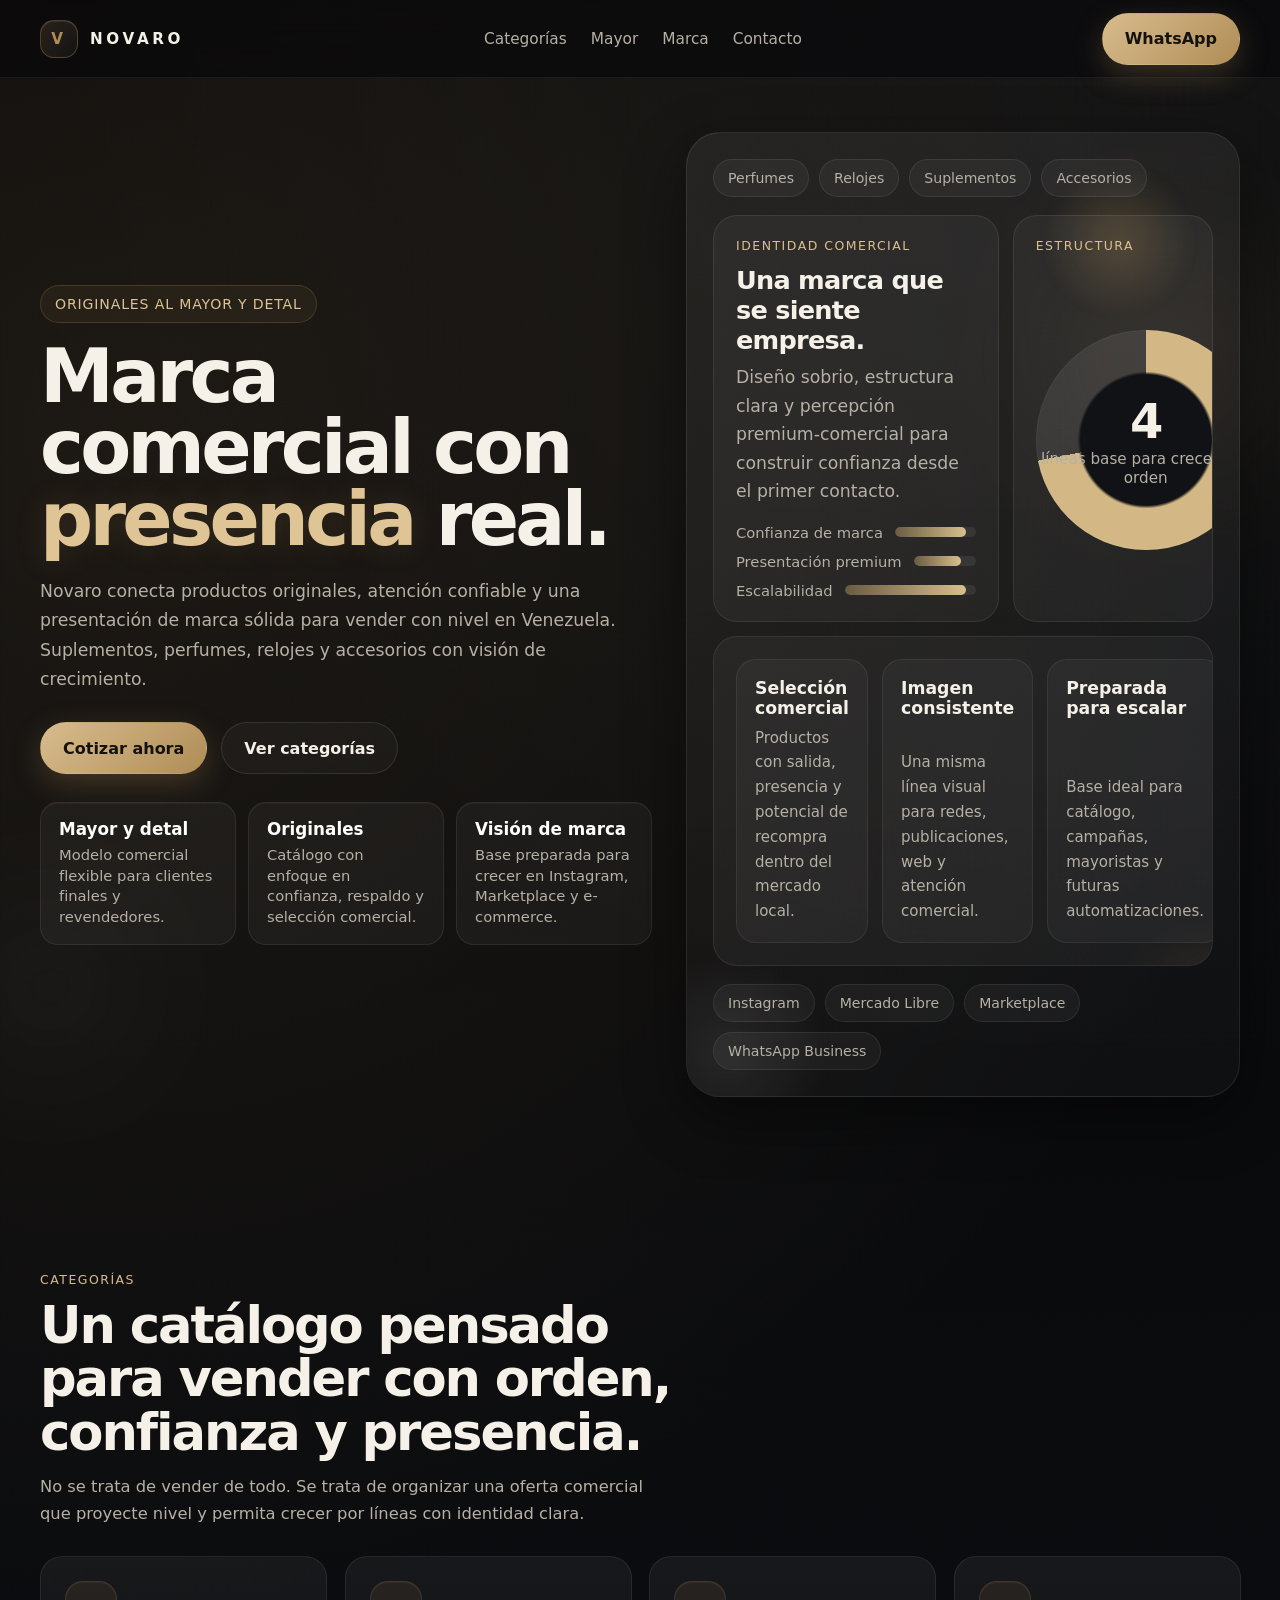
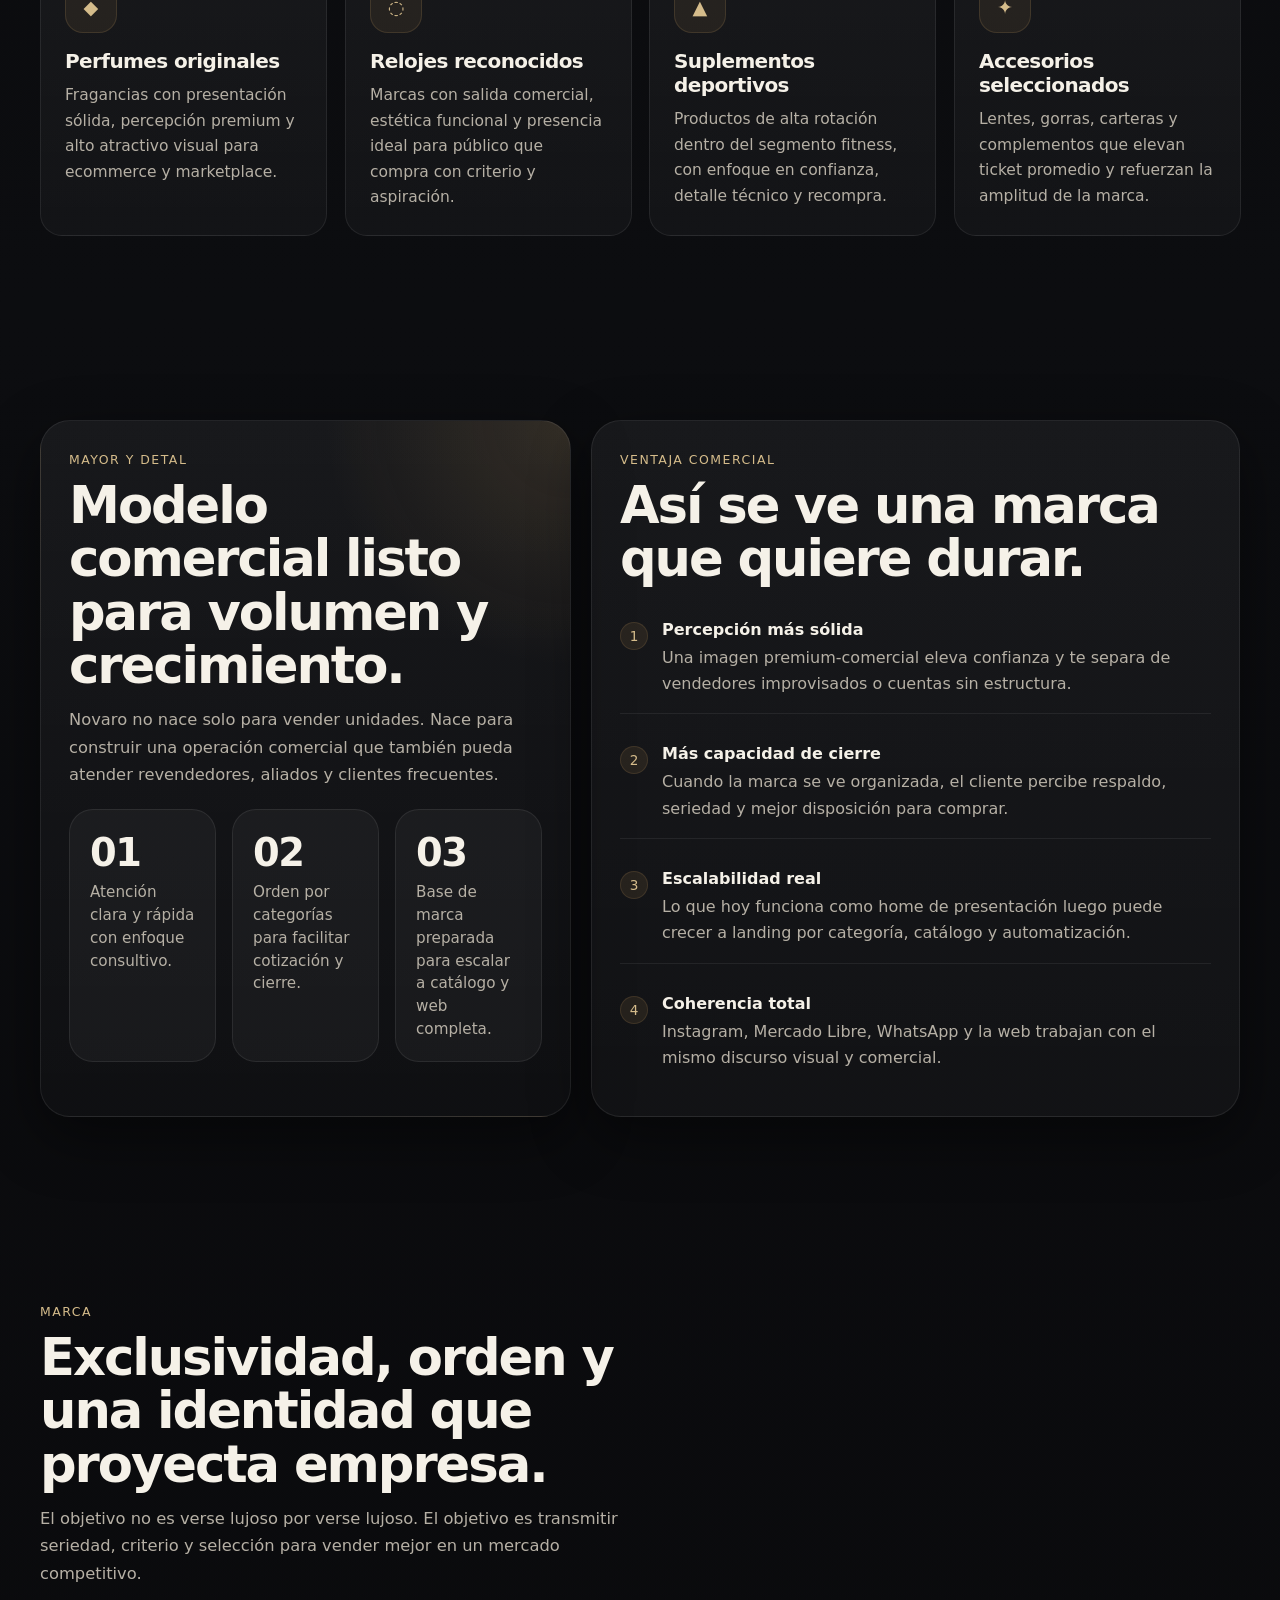
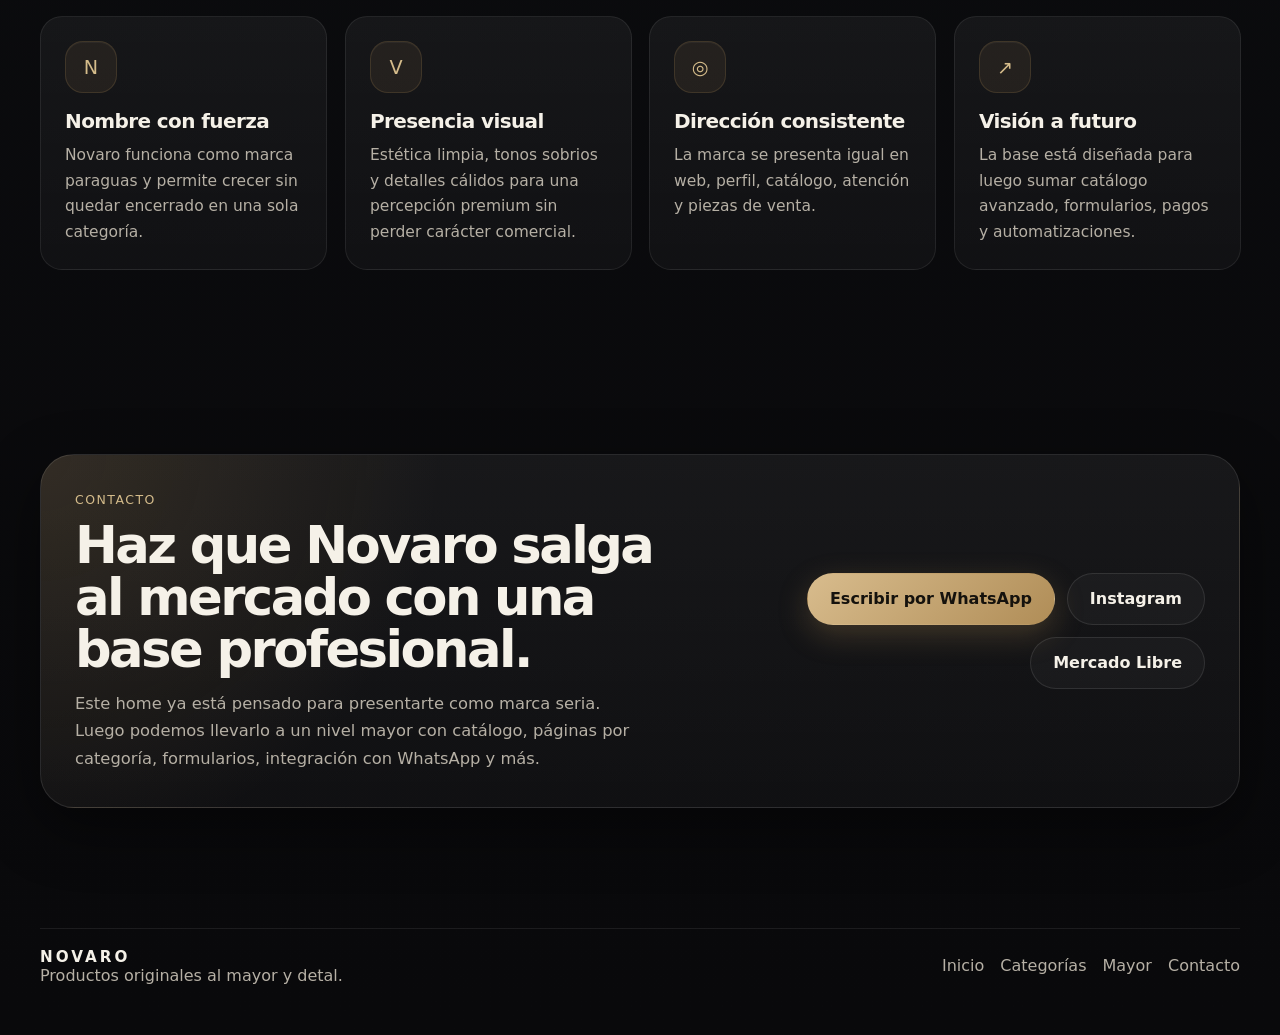
==== novaroweb/index.html @ 2979f715 "Add files via upload" ====
<!DOCTYPE html>
<html lang="es">
<head>
  <meta charset="UTF-8" />
  <meta name="viewport" content="width=device-width, initial-scale=1.0" />
  <title>Novaro | Originales al mayor y detal</title>
  <meta name="description" content="Novaro es una marca comercial enfocada en productos originales al mayor y detal: suplementos, perfumes, relojes y accesorios." />
  <style>
    :root {
      --bg: #0b0b0d;
      --bg-soft: #111215;
      --card: rgba(255,255,255,0.05);
      --card-strong: rgba(255,255,255,0.08);
      --line: rgba(255,255,255,0.12);
      --text: #f5f1e8;
      --muted: #b6b0a5;
      --gold: #b08d57;
      --gold-soft: rgba(176, 141, 87, 0.18);
      --white: #ffffff;
      --shadow: 0 20px 60px rgba(0,0,0,0.45);
      --radius-xl: 28px;
      --radius-lg: 22px;
      --radius-md: 18px;
      --max: 1200px;
      --nav-h: 78px;
    }

    * { box-sizing: border-box; }
    html { scroll-behavior: smooth; }
    body {
      margin: 0;
      font-family: Inter, ui-sans-serif, system-ui, -apple-system, Segoe UI, Roboto, Arial, sans-serif;
      background:
        radial-gradient(circle at 10% 10%, rgba(176,141,87,0.12), transparent 30%),
        radial-gradient(circle at 90% 0%, rgba(255,255,255,0.05), transparent 25%),
        linear-gradient(180deg, #080809 0%, #0c0d10 45%, #09090b 100%);
      color: var(--text);
      overflow-x: hidden;
    }

    a { color: inherit; text-decoration: none; }
    img { max-width: 100%; display: block; }

    .container {
      width: min(calc(100% - 32px), var(--max));
      margin: 0 auto;
    }

    .nav {
      position: sticky;
      top: 0;
      z-index: 50;
      height: var(--nav-h);
      backdrop-filter: blur(18px);
      background: rgba(8, 8, 10, 0.62);
      border-bottom: 1px solid rgba(255,255,255,0.06);
    }

    .nav-inner {
      height: 100%;
      display: flex;
      align-items: center;
      justify-content: space-between;
      gap: 20px;
    }

    .brand {
      display: inline-flex;
      align-items: center;
      gap: 12px;
      letter-spacing: 0.24em;
      font-weight: 700;
      font-size: 0.95rem;
    }

    .brand-mark {
      width: 38px;
      height: 38px;
      border-radius: 14px;
      background: linear-gradient(135deg, rgba(176,141,87,0.18), rgba(255,255,255,0.04));
      border: 1px solid rgba(176,141,87,0.35);
      display: grid;
      place-items: center;
      color: var(--gold);
      box-shadow: inset 0 1px 0 rgba(255,255,255,0.08);
    }

    .nav-links {
      display: flex;
      align-items: center;
      gap: 24px;
      color: var(--muted);
      font-size: 0.96rem;
    }

    .nav-links a:hover { color: var(--white); }

    .btn {
      display: inline-flex;
      align-items: center;
      justify-content: center;
      gap: 10px;
      min-height: 52px;
      padding: 0 22px;
      border-radius: 999px;
      border: 1px solid transparent;
      font-weight: 600;
      transition: 260ms ease;
      cursor: pointer;
    }

    .btn-primary {
      color: #15120d;
      background: linear-gradient(135deg, #d8bc8d 0%, #b08d57 100%);
      box-shadow: 0 10px 30px rgba(176,141,87,0.28);
    }

    .btn-primary:hover {
      transform: translateY(-2px);
      box-shadow: 0 18px 40px rgba(176,141,87,0.34);
    }

    .btn-ghost {
      color: var(--text);
      background: rgba(255,255,255,0.03);
      border-color: rgba(255,255,255,0.1);
    }

    .btn-ghost:hover {
      background: rgba(255,255,255,0.06);
      border-color: rgba(255,255,255,0.16);
      transform: translateY(-2px);
    }

    .hero {
      position: relative;
      min-height: calc(100vh - var(--nav-h));
      display: grid;
      align-items: center;
      padding: 54px 0 80px;
      isolation: isolate;
    }

    .hero::before,
    .hero::after {
      content: "";
      position: absolute;
      border-radius: 999px;
      filter: blur(60px);
      opacity: 0.6;
      z-index: -1;
      pointer-events: none;
    }

    .hero::before {
      width: 420px;
      height: 420px;
      right: -100px;
      top: 70px;
      background: radial-gradient(circle, rgba(176,141,87,0.22), transparent 60%);
      animation: floatGlow 9s ease-in-out infinite;
    }

    .hero::after {
      width: 340px;
      height: 340px;
      left: -120px;
      bottom: 20px;
      background: radial-gradient(circle, rgba(255,255,255,0.08), transparent 58%);
      animation: floatGlow 11s ease-in-out infinite reverse;
    }

    .hero-grid {
      display: grid;
      grid-template-columns: 1.05fr 0.95fr;
      gap: 34px;
      align-items: center;
    }

    .eyebrow {
      display: inline-flex;
      align-items: center;
      gap: 10px;
      padding: 10px 14px;
      border-radius: 999px;
      border: 1px solid rgba(176,141,87,0.24);
      background: rgba(176,141,87,0.08);
      color: #dbc395;
      font-size: 0.88rem;
      letter-spacing: 0.06em;
      text-transform: uppercase;
      margin-bottom: 18px;
    }

    .hero h1 {
      margin: 0;
      font-size: clamp(2.9rem, 5.8vw, 6rem);
      line-height: 0.96;
      letter-spacing: -0.05em;
      max-width: 13ch;
    }

    .hero h1 .accent {
      color: #dfc496;
      text-shadow: 0 0 30px rgba(176,141,87,0.18);
    }

    .hero p {
      margin: 22px 0 0;
      max-width: 58ch;
      color: var(--muted);
      font-size: 1.08rem;
      line-height: 1.7;
    }

    .hero-actions {
      display: flex;
      gap: 14px;
      margin-top: 28px;
      flex-wrap: wrap;
    }

    .hero-meta {
      display: grid;
      grid-template-columns: repeat(3, minmax(0, 1fr));
      gap: 12px;
      margin-top: 28px;
    }

    .meta-card {
      padding: 16px 18px;
      border-radius: 18px;
      background: rgba(255,255,255,0.04);
      border: 1px solid rgba(255,255,255,0.08);
      box-shadow: inset 0 1px 0 rgba(255,255,255,0.03);
    }

    .meta-card strong {
      display: block;
      font-size: 1.05rem;
      color: var(--white);
      margin-bottom: 6px;
    }

    .meta-card span {
      color: var(--muted);
      font-size: 0.92rem;
      line-height: 1.4;
    }

    .hero-panel {
      position: relative;
      padding: 26px;
      border-radius: 34px;
      background:
        linear-gradient(180deg, rgba(255,255,255,0.06), rgba(255,255,255,0.025));
      border: 1px solid rgba(255,255,255,0.08);
      box-shadow: var(--shadow);
      overflow: hidden;
      min-height: 620px;
    }

    .hero-panel::before {
      content: "";
      position: absolute;
      inset: -1px;
      border-radius: inherit;
      background: linear-gradient(140deg, rgba(176,141,87,0.28), transparent 32%, transparent 65%, rgba(255,255,255,0.08));
      mask: linear-gradient(#fff 0 0) content-box, linear-gradient(#fff 0 0);
      -webkit-mask: linear-gradient(#fff 0 0) content-box, linear-gradient(#fff 0 0);
      mask-composite: exclude;
      -webkit-mask-composite: xor;
      padding: 1px;
      pointer-events: none;
    }

    .orb {
      position: absolute;
      border-radius: 999px;
      filter: blur(10px);
      opacity: 0.9;
    }

    .orb.one {
      width: 160px;
      height: 160px;
      right: 40px;
      top: 28px;
      background: radial-gradient(circle, rgba(176,141,87,0.32), transparent 65%);
      animation: floatSlow 8s ease-in-out infinite;
    }

    .orb.two {
      width: 220px;
      height: 220px;
      left: -70px;
      bottom: -70px;
      background: radial-gradient(circle, rgba(255,255,255,0.09), transparent 70%);
      animation: floatSlow 10s ease-in-out infinite reverse;
    }

    .dashboard {
      position: relative;
      height: 100%;
      display: grid;
      grid-template-rows: auto 1fr auto;
      gap: 18px;
      z-index: 1;
    }

    .tag-row {
      display: flex;
      flex-wrap: wrap;
      gap: 10px;
    }

    .tag {
      padding: 10px 14px;
      border-radius: 999px;
      background: rgba(255,255,255,0.045);
      border: 1px solid rgba(255,255,255,0.08);
      color: var(--muted);
      font-size: 0.88rem;
    }

    .showcase-grid {
      display: grid;
      grid-template-columns: repeat(12, 1fr);
      gap: 14px;
    }

    .glass {
      position: relative;
      border-radius: 24px;
      padding: 22px;
      background: rgba(255,255,255,0.045);
      border: 1px solid rgba(255,255,255,0.08);
      overflow: hidden;
    }

    .glass::after {
      content: "";
      position: absolute;
      inset: auto -20% -45% auto;
      width: 220px;
      height: 220px;
      background: radial-gradient(circle, rgba(176,141,87,0.12), transparent 55%);
      pointer-events: none;
    }

    .g-main { grid-column: span 7; min-height: 250px; }
    .g-side { grid-column: span 5; min-height: 250px; }
    .g-foot { grid-column: span 12; min-height: 180px; }

    .kicker {
      color: #d9c18f;
      text-transform: uppercase;
      letter-spacing: 0.12em;
      font-size: 0.78rem;
      margin-bottom: 12px;
    }

    .glass h3 {
      margin: 0 0 8px;
      font-size: 1.6rem;
      letter-spacing: -0.03em;
    }

    .glass p {
      margin: 0;
      color: var(--muted);
      line-height: 1.65;
      max-width: 34ch;
    }

    .product-bars {
      margin-top: 18px;
      display: grid;
      gap: 12px;
    }

    .bar {
      display: flex;
      align-items: center;
      justify-content: space-between;
      gap: 12px;
    }

    .bar span {
      color: var(--muted);
      font-size: 0.92rem;
    }

    .bar-track {
      flex: 1;
      height: 10px;
      background: rgba(255,255,255,0.07);
      border-radius: 999px;
      overflow: hidden;
    }

    .bar-track i {
      display: block;
      height: 100%;
      border-radius: inherit;
      background: linear-gradient(90deg, rgba(176,141,87,0.42), #d9bf8d);
      transform-origin: left;
      animation: fillBar 1.3s ease both;
    }

    .ring-wrap {
      display: grid;
      place-items: center;
      height: calc(100% - 20px);
      padding-top: 10px;
    }

    .ring {
      width: 220px;
      height: 220px;
      border-radius: 50%;
      background:
        radial-gradient(circle at center, #111215 42%, transparent 44%),
        conic-gradient(#d3b885 0 72%, rgba(255,255,255,0.08) 72% 100%);
      display: grid;
      place-items: center;
      box-shadow: inset 0 0 0 1px rgba(255,255,255,0.05);
    }

    .ring-inner {
      text-align: center;
    }

    .ring-inner strong {
      display: block;
      font-size: 3rem;
      letter-spacing: -0.04em;
    }

    .ring-inner span {
      color: var(--muted);
      font-size: 0.95rem;
    }

    .foot-cards {
      display: grid;
      grid-template-columns: repeat(3, 1fr);
      gap: 14px;
      height: 100%;
    }

    .foot-card {
      border-radius: 20px;
      background: rgba(255,255,255,0.035);
      border: 1px solid rgba(255,255,255,0.07);
      padding: 18px;
      display: flex;
      flex-direction: column;
      justify-content: space-between;
      min-height: 140px;
    }

    .foot-card strong {
      font-size: 1.08rem;
      margin-bottom: 8px;
    }

    .foot-card p {
      max-width: none;
      font-size: 0.94rem;
    }

    section {
      padding: 92px 0;
    }

    .section-head {
      display: flex;
      justify-content: space-between;
      gap: 24px;
      align-items: end;
      margin-bottom: 28px;
    }

    .section-title {
      max-width: 640px;
    }

    .section-title span {
      display: inline-block;
      color: #d5bc8b;
      text-transform: uppercase;
      letter-spacing: 0.12em;
      font-size: 0.78rem;
      margin-bottom: 12px;
    }

    .section-title h2 {
      margin: 0;
      font-size: clamp(2rem, 4vw, 3.4rem);
      letter-spacing: -0.04em;
      line-height: 1.04;
    }

    .section-title p {
      margin: 14px 0 0;
      color: var(--muted);
      line-height: 1.7;
      font-size: 1.02rem;
      max-width: 60ch;
    }

    .grid-4 {
      display: grid;
      grid-template-columns: repeat(4, 1fr);
      gap: 18px;
    }

    .card {
      position: relative;
      border-radius: var(--radius-lg);
      background: linear-gradient(180deg, rgba(255,255,255,0.05), rgba(255,255,255,0.03));
      border: 1px solid rgba(255,255,255,0.08);
      padding: 24px;
      overflow: hidden;
      transition: transform 260ms ease, border-color 260ms ease, background 260ms ease;
    }

    .card:hover {
      transform: translateY(-8px);
      border-color: rgba(176,141,87,0.24);
      background: linear-gradient(180deg, rgba(255,255,255,0.06), rgba(255,255,255,0.04));
    }

    .card-icon {
      width: 52px;
      height: 52px;
      border-radius: 18px;
      display: grid;
      place-items: center;
      color: #d5bc8b;
      background: rgba(176,141,87,0.1);
      border: 1px solid rgba(176,141,87,0.2);
      margin-bottom: 16px;
      font-size: 1.2rem;
      box-shadow: inset 0 1px 0 rgba(255,255,255,0.04);
    }

    .card h3 {
      margin: 0 0 10px;
      font-size: 1.25rem;
      letter-spacing: -0.03em;
    }

    .card p {
      margin: 0;
      color: var(--muted);
      line-height: 1.65;
      font-size: 0.97rem;
    }

    .split {
      display: grid;
      grid-template-columns: 0.9fr 1.1fr;
      gap: 20px;
      align-items: stretch;
    }

    .panel {
      border-radius: 30px;
      padding: 28px;
      background: linear-gradient(180deg, rgba(255,255,255,0.05), rgba(255,255,255,0.03));
      border: 1px solid rgba(255,255,255,0.08);
      box-shadow: var(--shadow);
    }

    .panel-dark {
      background:
        radial-gradient(circle at top right, rgba(176,141,87,0.18), transparent 28%),
        linear-gradient(180deg, rgba(255,255,255,0.05), rgba(255,255,255,0.02));
    }

    .list {
      display: grid;
      gap: 14px;
      margin-top: 18px;
    }

    .list-item {
      display: flex;
      gap: 14px;
      align-items: flex-start;
      padding: 16px 0;
      border-bottom: 1px solid rgba(255,255,255,0.07);
    }

    .list-item:last-child { border-bottom: 0; }

    .bullet {
      width: 28px;
      height: 28px;
      flex: 0 0 28px;
      border-radius: 999px;
      display: grid;
      place-items: center;
      background: rgba(176,141,87,0.12);
      color: #d5bc8b;
      border: 1px solid rgba(176,141,87,0.18);
      font-size: 0.85rem;
      margin-top: 2px;
    }

    .list-item strong {
      display: block;
      margin-bottom: 6px;
      font-size: 1rem;
    }

    .list-item p {
      margin: 0;
      color: var(--muted);
      line-height: 1.65;
    }

    .stats {
      display: grid;
      grid-template-columns: repeat(3, 1fr);
      gap: 16px;
      margin-top: 20px;
    }

    .stat {
      padding: 20px;
      border-radius: 24px;
      background: rgba(255,255,255,0.04);
      border: 1px solid rgba(255,255,255,0.08);
    }

    .stat strong {
      display: block;
      font-size: clamp(1.8rem, 3vw, 2.6rem);
      letter-spacing: -0.04em;
      margin-bottom: 6px;
    }

    .stat span {
      color: var(--muted);
      line-height: 1.5;
      font-size: 0.95rem;
    }

    .cta-wrap {
      border-radius: 34px;
      padding: 34px;
      background:
        radial-gradient(circle at top left, rgba(176,141,87,0.18), transparent 32%),
        linear-gradient(180deg, rgba(255,255,255,0.06), rgba(255,255,255,0.03));
      border: 1px solid rgba(255,255,255,0.1);
      box-shadow: var(--shadow);
      display: grid;
      grid-template-columns: 1.1fr 0.9fr;
      gap: 24px;
      align-items: center;
    }

    .cta-wrap h2 {
      margin: 0;
      font-size: clamp(2rem, 4vw, 3.2rem);
      letter-spacing: -0.05em;
      line-height: 1.02;
    }

    .cta-wrap p {
      color: var(--muted);
      font-size: 1.02rem;
      line-height: 1.7;
      margin: 14px 0 0;
      max-width: 54ch;
    }

    .cta-actions {
      display: flex;
      gap: 12px;
      justify-content: flex-end;
      flex-wrap: wrap;
    }

    .footer {
      padding: 28px 0 50px;
      color: var(--muted);
    }

    .footer-inner {
      display: flex;
      justify-content: space-between;
      gap: 16px;
      align-items: center;
      padding-top: 18px;
      border-top: 1px solid rgba(255,255,255,0.08);
      flex-wrap: wrap;
    }

    .footer-links {
      display: flex;
      gap: 16px;
      flex-wrap: wrap;
    }

    .reveal {
      opacity: 0;
      transform: translateY(22px);
      transition: opacity 700ms ease, transform 700ms ease;
      will-change: opacity, transform;
    }

    .reveal.in {
      opacity: 1;
      transform: translateY(0);
    }

    @keyframes floatGlow {
      0%, 100% { transform: translateY(0px) translateX(0px) scale(1); }
      50% { transform: translateY(-18px) translateX(8px) scale(1.04); }
    }

    @keyframes floatSlow {
      0%, 100% { transform: translateY(0px); }
      50% { transform: translateY(-10px); }
    }

    @keyframes fillBar {
      from { transform: scaleX(0); }
      to { transform: scaleX(1); }
    }

    @media (max-width: 1080px) {
      .hero-grid,
      .split,
      .cta-wrap {
        grid-template-columns: 1fr;
      }

      .grid-4 {
        grid-template-columns: repeat(2, 1fr);
      }

      .hero-panel {
        min-height: auto;
      }

      .cta-actions {
        justify-content: flex-start;
      }
    }

    @media (max-width: 820px) {
      .nav-links {
        display: none;
      }

      .hero-meta,
      .stats,
      .foot-cards {
        grid-template-columns: 1fr;
      }

      .showcase-grid {
        grid-template-columns: 1fr;
      }

      .g-main,
      .g-side,
      .g-foot {
        grid-column: span 1;
      }

      .grid-4 {
        grid-template-columns: 1fr;
      }

      .section-head {
        display: block;
      }

      .hero h1 {
        max-width: 10ch;
      }

      .hero-actions {
        flex-direction: column;
        align-items: stretch;
      }

      .btn {
        width: 100%;
      }
    }
  </style>
</head>
<body>
  <header class="nav">
    <div class="container nav-inner">
      <a href="#inicio" class="brand" aria-label="Novaro inicio">
        <span class="brand-mark">V</span>
        <span>NOVARO</span>
      </a>

      <nav class="nav-links" aria-label="Principal">
        <a href="#categorias">Categorías</a>
        <a href="#mayor">Mayor</a>
        <a href="#marca">Marca</a>
        <a href="#contacto">Contacto</a>
      </nav>

      <a class="btn btn-primary" href="https://wa.me/584245053694" target="_blank" rel="noopener noreferrer">WhatsApp</a>
    </div>
  </header>

  <main>
    <section class="hero" id="inicio">
      <div class="container hero-grid">
        <div class="reveal">
          <div class="eyebrow">Originales al mayor y detal</div>
          <h1>Marca comercial con <span class="accent">presencia</span> real.</h1>
          <p>
            Novaro conecta productos originales, atención confiable y una presentación de marca sólida para vender con nivel en Venezuela. Suplementos, perfumes, relojes y accesorios con visión de crecimiento.
          </p>

          <div class="hero-actions">
            <a class="btn btn-primary" href="#contacto">Cotizar ahora</a>
            <a class="btn btn-ghost" href="#categorias">Ver categorías</a>
          </div>

          <div class="hero-meta">
            <div class="meta-card">
              <strong>Mayor y detal</strong>
              <span>Modelo comercial flexible para clientes finales y revendedores.</span>
            </div>
            <div class="meta-card">
              <strong>Originales</strong>
              <span>Catálogo con enfoque en confianza, respaldo y selección comercial.</span>
            </div>
            <div class="meta-card">
              <strong>Visión de marca</strong>
              <span>Base preparada para crecer en Instagram, Marketplace y e-commerce.</span>
            </div>
          </div>
        </div>

        <div class="hero-panel reveal">
          <div class="orb one"></div>
          <div class="orb two"></div>
          <div class="dashboard">
            <div class="tag-row">
              <span class="tag">Perfumes</span>
              <span class="tag">Relojes</span>
              <span class="tag">Suplementos</span>
              <span class="tag">Accesorios</span>
            </div>

            <div class="showcase-grid">
              <div class="glass g-main">
                <div class="kicker">Identidad comercial</div>
                <h3>Una marca que se siente empresa.</h3>
                <p>
                  Diseño sobrio, estructura clara y percepción premium-comercial para construir confianza desde el primer contacto.
                </p>

                <div class="product-bars">
                  <div class="bar"><span>Confianza de marca</span><div class="bar-track"><i style="width:88%"></i></div></div>
                  <div class="bar"><span>Presentación premium</span><div class="bar-track"><i style="width:76%"></i></div></div>
                  <div class="bar"><span>Escalabilidad</span><div class="bar-track"><i style="width:92%"></i></div></div>
                </div>
              </div>

              <div class="glass g-side">
                <div class="kicker">Estructura</div>
                <div class="ring-wrap">
                  <div class="ring">
                    <div class="ring-inner">
                      <strong>4</strong>
                      <span>líneas base para crecer con orden</span>
                    </div>
                  </div>
                </div>
              </div>

              <div class="glass g-foot">
                <div class="foot-cards">
                  <div class="foot-card">
                    <strong>Selección comercial</strong>
                    <p>Productos con salida, presencia y potencial de recompra dentro del mercado local.</p>
                  </div>
                  <div class="foot-card">
                    <strong>Imagen consistente</strong>
                    <p>Una misma línea visual para redes, publicaciones, web y atención comercial.</p>
                  </div>
                  <div class="foot-card">
                    <strong>Preparada para escalar</strong>
                    <p>Base ideal para catálogo, campañas, mayoristas y futuras automatizaciones.</p>
                  </div>
                </div>
              </div>
            </div>

            <div class="tag-row">
              <span class="tag">Instagram</span>
              <span class="tag">Mercado Libre</span>
              <span class="tag">Marketplace</span>
              <span class="tag">WhatsApp Business</span>
            </div>
          </div>
        </div>
      </div>
    </section>

    <section id="categorias">
      <div class="container">
        <div class="section-head reveal">
          <div class="section-title">
            <span>Categorías</span>
            <h2>Un catálogo pensado para vender con orden, confianza y presencia.</h2>
            <p>
              No se trata de vender de todo. Se trata de organizar una oferta comercial que proyecte nivel y permita crecer por líneas con identidad clara.
            </p>
          </div>
        </div>

        <div class="grid-4">
          <article class="card reveal">
            <div class="card-icon">◆</div>
            <h3>Perfumes originales</h3>
            <p>Fragancias con presentación sólida, percepción premium y alto atractivo visual para ecommerce y marketplace.</p>
          </article>
          <article class="card reveal">
            <div class="card-icon">◌</div>
            <h3>Relojes reconocidos</h3>
            <p>Marcas con salida comercial, estética funcional y presencia ideal para público que compra con criterio y aspiración.</p>
          </article>
          <article class="card reveal">
            <div class="card-icon">▲</div>
            <h3>Suplementos deportivos</h3>
            <p>Productos de alta rotación dentro del segmento fitness, con enfoque en confianza, detalle técnico y recompra.</p>
          </article>
          <article class="card reveal">
            <div class="card-icon">✦</div>
            <h3>Accesorios seleccionados</h3>
            <p>Lentes, gorras, carteras y complementos que elevan ticket promedio y refuerzan la amplitud de la marca.</p>
          </article>
        </div>
      </div>
    </section>

    <section id="mayor">
      <div class="container split">
        <div class="panel panel-dark reveal">
          <div class="section-title">
            <span>Mayor y detal</span>
            <h2>Modelo comercial listo para volumen y crecimiento.</h2>
            <p>
              Novaro no nace solo para vender unidades. Nace para construir una operación comercial que también pueda atender revendedores, aliados y clientes frecuentes.
            </p>
          </div>

          <div class="stats">
            <div class="stat">
              <strong>01</strong>
              <span>Atención clara y rápida con enfoque consultivo.</span>
            </div>
            <div class="stat">
              <strong>02</strong>
              <span>Orden por categorías para facilitar cotización y cierre.</span>
            </div>
            <div class="stat">
              <strong>03</strong>
              <span>Base de marca preparada para escalar a catálogo y web completa.</span>
            </div>
          </div>
        </div>

        <div class="panel reveal">
          <div class="section-title">
            <span>Ventaja comercial</span>
            <h2>Así se ve una marca que quiere durar.</h2>
          </div>
          <div class="list">
            <div class="list-item">
              <div class="bullet">1</div>
              <div>
                <strong>Percepción más sólida</strong>
                <p>Una imagen premium-comercial eleva confianza y te separa de vendedores improvisados o cuentas sin estructura.</p>
              </div>
            </div>
            <div class="list-item">
              <div class="bullet">2</div>
              <div>
                <strong>Más capacidad de cierre</strong>
                <p>Cuando la marca se ve organizada, el cliente percibe respaldo, seriedad y mejor disposición para comprar.</p>
              </div>
            </div>
            <div class="list-item">
              <div class="bullet">3</div>
              <div>
                <strong>Escalabilidad real</strong>
                <p>Lo que hoy funciona como home de presentación luego puede crecer a landing por categoría, catálogo y automatización.</p>
              </div>
            </div>
            <div class="list-item">
              <div class="bullet">4</div>
              <div>
                <strong>Coherencia total</strong>
                <p>Instagram, Mercado Libre, WhatsApp y la web trabajan con el mismo discurso visual y comercial.</p>
              </div>
            </div>
          </div>
        </div>
      </div>
    </section>

    <section id="marca">
      <div class="container">
        <div class="section-head reveal">
          <div class="section-title">
            <span>Marca</span>
            <h2>Exclusividad, orden y una identidad que proyecta empresa.</h2>
            <p>
              El objetivo no es verse lujoso por verse lujoso. El objetivo es transmitir seriedad, criterio y selección para vender mejor en un mercado competitivo.
            </p>
          </div>
        </div>

        <div class="grid-4">
          <article class="card reveal">
            <div class="card-icon">N</div>
            <h3>Nombre con fuerza</h3>
            <p>Novaro funciona como marca paraguas y permite crecer sin quedar encerrado en una sola categoría.</p>
          </article>
          <article class="card reveal">
            <div class="card-icon">V</div>
            <h3>Presencia visual</h3>
            <p>Estética limpia, tonos sobrios y detalles cálidos para una percepción premium sin perder carácter comercial.</p>
          </article>
          <article class="card reveal">
            <div class="card-icon">◎</div>
            <h3>Dirección consistente</h3>
            <p>La marca se presenta igual en web, perfil, catálogo, atención y piezas de venta.</p>
          </article>
          <article class="card reveal">
            <div class="card-icon">↗</div>
            <h3>Visión a futuro</h3>
            <p>La base está diseñada para luego sumar catálogo avanzado, formularios, pagos y automatizaciones.</p>
          </article>
        </div>
      </div>
    </section>

    <section id="contacto">
      <div class="container">
        <div class="cta-wrap reveal">
          <div>
            <div class="section-title">
              <span>Contacto</span>
              <h2>Haz que Novaro salga al mercado con una base profesional.</h2>
            </div>
            <p>
              Este home ya está pensado para presentarte como marca seria. Luego podemos llevarlo a un nivel mayor con catálogo, páginas por categoría, formularios, integración con WhatsApp y más.
            </p>
          </div>

          <div class="cta-actions">
            <a class="btn btn-primary" href="https://wa.me/584245053694" target="_blank" rel="noopener noreferrer">Escribir por WhatsApp</a>
            <a class="btn btn-ghost" href="https://instagram.com/novaro.ve" target="_blank" rel="noopener noreferrer">Instagram</a>
            <a class="btn btn-ghost" href="https://www.mercadolibre.com.ve/pagina/novarove/" target="_blank" rel="noopener noreferrer">Mercado Libre</a>
          </div>
        </div>
      </div>
    </section>
  </main>

  <footer class="footer">
    <div class="container footer-inner">
      <div>
        <strong style="color: var(--text); letter-spacing: 0.2em; font-size: 0.95rem;">NOVARO</strong><br />
        <span>Productos originales al mayor y detal.</span>
      </div>

      <div class="footer-links">
        <a href="#inicio">Inicio</a>
        <a href="#categorias">Categorías</a>
        <a href="#mayor">Mayor</a>
        <a href="#contacto">Contacto</a>
      </div>
    </div>
  </footer>

  <script>
    const revealElements = document.querySelectorAll('.reveal');

    const observer = new IntersectionObserver((entries) => {
      entries.forEach((entry) => {
        if (entry.isIntersecting) {
          entry.target.classList.add('in');
          observer.unobserve(entry.target);
        }
      });
    }, { threshold: 0.12 });

    revealElements.forEach((el, index) => {
      el.style.transitionDelay = `${Math.min(index * 70, 280)}ms`;
      observer.observe(el);
    });
  </script>
</body>
</html>
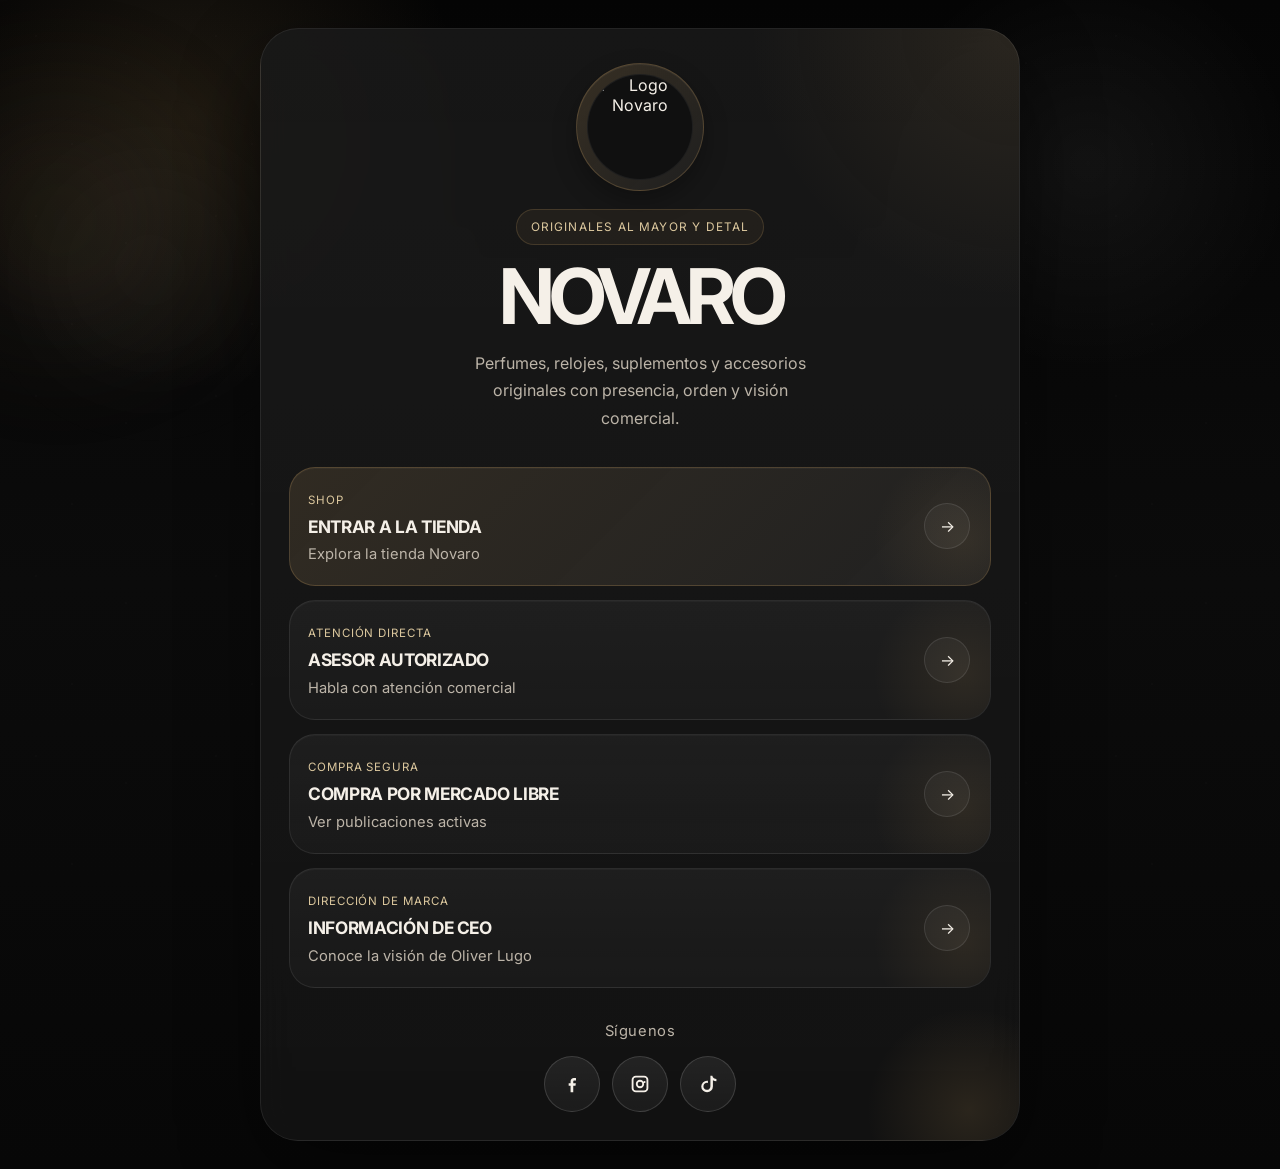
==== commit ed48879c: "Add files via upload" ====
--- a/novaroweb/index.html
+++ b/novaroweb/index.html
@@ -3,1112 +3,107 @@
 <head>
   <meta charset="UTF-8" />
   <meta name="viewport" content="width=device-width, initial-scale=1.0" />
-  <title>Novaro | Originales al mayor y detal</title>
-  <meta name="description" content="Novaro es una marca comercial enfocada en productos originales al mayor y detal: suplementos, perfumes, relojes y accesorios." />
-  <style>
-    :root {
-      --bg: #0b0b0d;
-      --bg-soft: #111215;
-      --card: rgba(255,255,255,0.05);
-      --card-strong: rgba(255,255,255,0.08);
-      --line: rgba(255,255,255,0.12);
-      --text: #f5f1e8;
-      --muted: #b6b0a5;
-      --gold: #b08d57;
-      --gold-soft: rgba(176, 141, 87, 0.18);
-      --white: #ffffff;
-      --shadow: 0 20px 60px rgba(0,0,0,0.45);
-      --radius-xl: 28px;
-      --radius-lg: 22px;
-      --radius-md: 18px;
-      --max: 1200px;
-      --nav-h: 78px;
-    }
-
-    * { box-sizing: border-box; }
-    html { scroll-behavior: smooth; }
-    body {
-      margin: 0;
-      font-family: Inter, ui-sans-serif, system-ui, -apple-system, Segoe UI, Roboto, Arial, sans-serif;
-      background:
-        radial-gradient(circle at 10% 10%, rgba(176,141,87,0.12), transparent 30%),
-        radial-gradient(circle at 90% 0%, rgba(255,255,255,0.05), transparent 25%),
-        linear-gradient(180deg, #080809 0%, #0c0d10 45%, #09090b 100%);
-      color: var(--text);
-      overflow-x: hidden;
-    }
-
-    a { color: inherit; text-decoration: none; }
-    img { max-width: 100%; display: block; }
-
-    .container {
-      width: min(calc(100% - 32px), var(--max));
-      margin: 0 auto;
-    }
-
-    .nav {
-      position: sticky;
-      top: 0;
-      z-index: 50;
-      height: var(--nav-h);
-      backdrop-filter: blur(18px);
-      background: rgba(8, 8, 10, 0.62);
-      border-bottom: 1px solid rgba(255,255,255,0.06);
-    }
-
-    .nav-inner {
-      height: 100%;
-      display: flex;
-      align-items: center;
-      justify-content: space-between;
-      gap: 20px;
-    }
-
-    .brand {
-      display: inline-flex;
-      align-items: center;
-      gap: 12px;
-      letter-spacing: 0.24em;
-      font-weight: 700;
-      font-size: 0.95rem;
-    }
-
-    .brand-mark {
-      width: 38px;
-      height: 38px;
-      border-radius: 14px;
-      background: linear-gradient(135deg, rgba(176,141,87,0.18), rgba(255,255,255,0.04));
-      border: 1px solid rgba(176,141,87,0.35);
-      display: grid;
-      place-items: center;
-      color: var(--gold);
-      box-shadow: inset 0 1px 0 rgba(255,255,255,0.08);
-    }
-
-    .nav-links {
-      display: flex;
-      align-items: center;
-      gap: 24px;
-      color: var(--muted);
-      font-size: 0.96rem;
-    }
-
-    .nav-links a:hover { color: var(--white); }
-
-    .btn {
-      display: inline-flex;
-      align-items: center;
-      justify-content: center;
-      gap: 10px;
-      min-height: 52px;
-      padding: 0 22px;
-      border-radius: 999px;
-      border: 1px solid transparent;
-      font-weight: 600;
-      transition: 260ms ease;
-      cursor: pointer;
-    }
-
-    .btn-primary {
-      color: #15120d;
-      background: linear-gradient(135deg, #d8bc8d 0%, #b08d57 100%);
-      box-shadow: 0 10px 30px rgba(176,141,87,0.28);
-    }
-
-    .btn-primary:hover {
-      transform: translateY(-2px);
-      box-shadow: 0 18px 40px rgba(176,141,87,0.34);
-    }
-
-    .btn-ghost {
-      color: var(--text);
-      background: rgba(255,255,255,0.03);
-      border-color: rgba(255,255,255,0.1);
-    }
-
-    .btn-ghost:hover {
-      background: rgba(255,255,255,0.06);
-      border-color: rgba(255,255,255,0.16);
-      transform: translateY(-2px);
-    }
-
-    .hero {
-      position: relative;
-      min-height: calc(100vh - var(--nav-h));
-      display: grid;
-      align-items: center;
-      padding: 54px 0 80px;
-      isolation: isolate;
-    }
-
-    .hero::before,
-    .hero::after {
-      content: "";
-      position: absolute;
-      border-radius: 999px;
-      filter: blur(60px);
-      opacity: 0.6;
-      z-index: -1;
-      pointer-events: none;
-    }
-
-    .hero::before {
-      width: 420px;
-      height: 420px;
-      right: -100px;
-      top: 70px;
-      background: radial-gradient(circle, rgba(176,141,87,0.22), transparent 60%);
-      animation: floatGlow 9s ease-in-out infinite;
-    }
-
-    .hero::after {
-      width: 340px;
-      height: 340px;
-      left: -120px;
-      bottom: 20px;
-      background: radial-gradient(circle, rgba(255,255,255,0.08), transparent 58%);
-      animation: floatGlow 11s ease-in-out infinite reverse;
-    }
-
-    .hero-grid {
-      display: grid;
-      grid-template-columns: 1.05fr 0.95fr;
-      gap: 34px;
-      align-items: center;
-    }
-
-    .eyebrow {
-      display: inline-flex;
-      align-items: center;
-      gap: 10px;
-      padding: 10px 14px;
-      border-radius: 999px;
-      border: 1px solid rgba(176,141,87,0.24);
-      background: rgba(176,141,87,0.08);
-      color: #dbc395;
-      font-size: 0.88rem;
-      letter-spacing: 0.06em;
-      text-transform: uppercase;
-      margin-bottom: 18px;
-    }
-
-    .hero h1 {
-      margin: 0;
-      font-size: clamp(2.9rem, 5.8vw, 6rem);
-      line-height: 0.96;
-      letter-spacing: -0.05em;
-      max-width: 13ch;
-    }
-
-    .hero h1 .accent {
-      color: #dfc496;
-      text-shadow: 0 0 30px rgba(176,141,87,0.18);
-    }
-
-    .hero p {
-      margin: 22px 0 0;
-      max-width: 58ch;
-      color: var(--muted);
-      font-size: 1.08rem;
-      line-height: 1.7;
-    }
-
-    .hero-actions {
-      display: flex;
-      gap: 14px;
-      margin-top: 28px;
-      flex-wrap: wrap;
-    }
-
-    .hero-meta {
-      display: grid;
-      grid-template-columns: repeat(3, minmax(0, 1fr));
-      gap: 12px;
-      margin-top: 28px;
-    }
-
-    .meta-card {
-      padding: 16px 18px;
-      border-radius: 18px;
-      background: rgba(255,255,255,0.04);
-      border: 1px solid rgba(255,255,255,0.08);
-      box-shadow: inset 0 1px 0 rgba(255,255,255,0.03);
-    }
-
-    .meta-card strong {
-      display: block;
-      font-size: 1.05rem;
-      color: var(--white);
-      margin-bottom: 6px;
-    }
-
-    .meta-card span {
-      color: var(--muted);
-      font-size: 0.92rem;
-      line-height: 1.4;
-    }
-
-    .hero-panel {
-      position: relative;
-      padding: 26px;
-      border-radius: 34px;
-      background:
-        linear-gradient(180deg, rgba(255,255,255,0.06), rgba(255,255,255,0.025));
-      border: 1px solid rgba(255,255,255,0.08);
-      box-shadow: var(--shadow);
-      overflow: hidden;
-      min-height: 620px;
-    }
-
-    .hero-panel::before {
-      content: "";
-      position: absolute;
-      inset: -1px;
-      border-radius: inherit;
-      background: linear-gradient(140deg, rgba(176,141,87,0.28), transparent 32%, transparent 65%, rgba(255,255,255,0.08));
-      mask: linear-gradient(#fff 0 0) content-box, linear-gradient(#fff 0 0);
-      -webkit-mask: linear-gradient(#fff 0 0) content-box, linear-gradient(#fff 0 0);
-      mask-composite: exclude;
-      -webkit-mask-composite: xor;
-      padding: 1px;
-      pointer-events: none;
-    }
-
-    .orb {
-      position: absolute;
-      border-radius: 999px;
-      filter: blur(10px);
-      opacity: 0.9;
-    }
-
-    .orb.one {
-      width: 160px;
-      height: 160px;
-      right: 40px;
-      top: 28px;
-      background: radial-gradient(circle, rgba(176,141,87,0.32), transparent 65%);
-      animation: floatSlow 8s ease-in-out infinite;
-    }
-
-    .orb.two {
-      width: 220px;
-      height: 220px;
-      left: -70px;
-      bottom: -70px;
-      background: radial-gradient(circle, rgba(255,255,255,0.09), transparent 70%);
-      animation: floatSlow 10s ease-in-out infinite reverse;
-    }
-
-    .dashboard {
-      position: relative;
-      height: 100%;
-      display: grid;
-      grid-template-rows: auto 1fr auto;
-      gap: 18px;
-      z-index: 1;
-    }
-
-    .tag-row {
-      display: flex;
-      flex-wrap: wrap;
-      gap: 10px;
-    }
-
-    .tag {
-      padding: 10px 14px;
-      border-radius: 999px;
-      background: rgba(255,255,255,0.045);
-      border: 1px solid rgba(255,255,255,0.08);
-      color: var(--muted);
-      font-size: 0.88rem;
-    }
-
-    .showcase-grid {
-      display: grid;
-      grid-template-columns: repeat(12, 1fr);
-      gap: 14px;
-    }
-
-    .glass {
-      position: relative;
-      border-radius: 24px;
-      padding: 22px;
-      background: rgba(255,255,255,0.045);
-      border: 1px solid rgba(255,255,255,0.08);
-      overflow: hidden;
-    }
-
-    .glass::after {
-      content: "";
-      position: absolute;
-      inset: auto -20% -45% auto;
-      width: 220px;
-      height: 220px;
-      background: radial-gradient(circle, rgba(176,141,87,0.12), transparent 55%);
-      pointer-events: none;
-    }
-
-    .g-main { grid-column: span 7; min-height: 250px; }
-    .g-side { grid-column: span 5; min-height: 250px; }
-    .g-foot { grid-column: span 12; min-height: 180px; }
-
-    .kicker {
-      color: #d9c18f;
-      text-transform: uppercase;
-      letter-spacing: 0.12em;
-      font-size: 0.78rem;
-      margin-bottom: 12px;
-    }
-
-    .glass h3 {
-      margin: 0 0 8px;
-      font-size: 1.6rem;
-      letter-spacing: -0.03em;
-    }
-
-    .glass p {
-      margin: 0;
-      color: var(--muted);
-      line-height: 1.65;
-      max-width: 34ch;
-    }
-
-    .product-bars {
-      margin-top: 18px;
-      display: grid;
-      gap: 12px;
-    }
-
-    .bar {
-      display: flex;
-      align-items: center;
-      justify-content: space-between;
-      gap: 12px;
-    }
-
-    .bar span {
-      color: var(--muted);
-      font-size: 0.92rem;
-    }
-
-    .bar-track {
-      flex: 1;
-      height: 10px;
-      background: rgba(255,255,255,0.07);
-      border-radius: 999px;
-      overflow: hidden;
-    }
-
-    .bar-track i {
-      display: block;
-      height: 100%;
-      border-radius: inherit;
-      background: linear-gradient(90deg, rgba(176,141,87,0.42), #d9bf8d);
-      transform-origin: left;
-      animation: fillBar 1.3s ease both;
-    }
-
-    .ring-wrap {
-      display: grid;
-      place-items: center;
-      height: calc(100% - 20px);
-      padding-top: 10px;
-    }
-
-    .ring {
-      width: 220px;
-      height: 220px;
-      border-radius: 50%;
-      background:
-        radial-gradient(circle at center, #111215 42%, transparent 44%),
-        conic-gradient(#d3b885 0 72%, rgba(255,255,255,0.08) 72% 100%);
-      display: grid;
-      place-items: center;
-      box-shadow: inset 0 0 0 1px rgba(255,255,255,0.05);
-    }
-
-    .ring-inner {
-      text-align: center;
-    }
-
-    .ring-inner strong {
-      display: block;
-      font-size: 3rem;
-      letter-spacing: -0.04em;
-    }
-
-    .ring-inner span {
-      color: var(--muted);
-      font-size: 0.95rem;
-    }
-
-    .foot-cards {
-      display: grid;
-      grid-template-columns: repeat(3, 1fr);
-      gap: 14px;
-      height: 100%;
-    }
-
-    .foot-card {
-      border-radius: 20px;
-      background: rgba(255,255,255,0.035);
-      border: 1px solid rgba(255,255,255,0.07);
-      padding: 18px;
-      display: flex;
-      flex-direction: column;
-      justify-content: space-between;
-      min-height: 140px;
-    }
-
-    .foot-card strong {
-      font-size: 1.08rem;
-      margin-bottom: 8px;
-    }
-
-    .foot-card p {
-      max-width: none;
-      font-size: 0.94rem;
-    }
-
-    section {
-      padding: 92px 0;
-    }
-
-    .section-head {
-      display: flex;
-      justify-content: space-between;
-      gap: 24px;
-      align-items: end;
-      margin-bottom: 28px;
-    }
-
-    .section-title {
-      max-width: 640px;
-    }
-
-    .section-title span {
-      display: inline-block;
-      color: #d5bc8b;
-      text-transform: uppercase;
-      letter-spacing: 0.12em;
-      font-size: 0.78rem;
-      margin-bottom: 12px;
-    }
-
-    .section-title h2 {
-      margin: 0;
-      font-size: clamp(2rem, 4vw, 3.4rem);
-      letter-spacing: -0.04em;
-      line-height: 1.04;
-    }
-
-    .section-title p {
-      margin: 14px 0 0;
-      color: var(--muted);
-      line-height: 1.7;
-      font-size: 1.02rem;
-      max-width: 60ch;
-    }
-
-    .grid-4 {
-      display: grid;
-      grid-template-columns: repeat(4, 1fr);
-      gap: 18px;
-    }
-
-    .card {
-      position: relative;
-      border-radius: var(--radius-lg);
-      background: linear-gradient(180deg, rgba(255,255,255,0.05), rgba(255,255,255,0.03));
-      border: 1px solid rgba(255,255,255,0.08);
-      padding: 24px;
-      overflow: hidden;
-      transition: transform 260ms ease, border-color 260ms ease, background 260ms ease;
-    }
-
-    .card:hover {
-      transform: translateY(-8px);
-      border-color: rgba(176,141,87,0.24);
-      background: linear-gradient(180deg, rgba(255,255,255,0.06), rgba(255,255,255,0.04));
-    }
-
-    .card-icon {
-      width: 52px;
-      height: 52px;
-      border-radius: 18px;
-      display: grid;
-      place-items: center;
-      color: #d5bc8b;
-      background: rgba(176,141,87,0.1);
-      border: 1px solid rgba(176,141,87,0.2);
-      margin-bottom: 16px;
-      font-size: 1.2rem;
-      box-shadow: inset 0 1px 0 rgba(255,255,255,0.04);
-    }
-
-    .card h3 {
-      margin: 0 0 10px;
-      font-size: 1.25rem;
-      letter-spacing: -0.03em;
-    }
-
-    .card p {
-      margin: 0;
-      color: var(--muted);
-      line-height: 1.65;
-      font-size: 0.97rem;
-    }
-
-    .split {
-      display: grid;
-      grid-template-columns: 0.9fr 1.1fr;
-      gap: 20px;
-      align-items: stretch;
-    }
-
-    .panel {
-      border-radius: 30px;
-      padding: 28px;
-      background: linear-gradient(180deg, rgba(255,255,255,0.05), rgba(255,255,255,0.03));
-      border: 1px solid rgba(255,255,255,0.08);
-      box-shadow: var(--shadow);
-    }
-
-    .panel-dark {
-      background:
-        radial-gradient(circle at top right, rgba(176,141,87,0.18), transparent 28%),
-        linear-gradient(180deg, rgba(255,255,255,0.05), rgba(255,255,255,0.02));
-    }
-
-    .list {
-      display: grid;
-      gap: 14px;
-      margin-top: 18px;
-    }
-
-    .list-item {
-      display: flex;
-      gap: 14px;
-      align-items: flex-start;
-      padding: 16px 0;
-      border-bottom: 1px solid rgba(255,255,255,0.07);
-    }
-
-    .list-item:last-child { border-bottom: 0; }
-
-    .bullet {
-      width: 28px;
-      height: 28px;
-      flex: 0 0 28px;
-      border-radius: 999px;
-      display: grid;
-      place-items: center;
-      background: rgba(176,141,87,0.12);
-      color: #d5bc8b;
-      border: 1px solid rgba(176,141,87,0.18);
-      font-size: 0.85rem;
-      margin-top: 2px;
-    }
-
-    .list-item strong {
-      display: block;
-      margin-bottom: 6px;
-      font-size: 1rem;
-    }
-
-    .list-item p {
-      margin: 0;
-      color: var(--muted);
-      line-height: 1.65;
-    }
-
-    .stats {
-      display: grid;
-      grid-template-columns: repeat(3, 1fr);
-      gap: 16px;
-      margin-top: 20px;
-    }
-
-    .stat {
-      padding: 20px;
-      border-radius: 24px;
-      background: rgba(255,255,255,0.04);
-      border: 1px solid rgba(255,255,255,0.08);
-    }
-
-    .stat strong {
-      display: block;
-      font-size: clamp(1.8rem, 3vw, 2.6rem);
-      letter-spacing: -0.04em;
-      margin-bottom: 6px;
-    }
-
-    .stat span {
-      color: var(--muted);
-      line-height: 1.5;
-      font-size: 0.95rem;
-    }
-
-    .cta-wrap {
-      border-radius: 34px;
-      padding: 34px;
-      background:
-        radial-gradient(circle at top left, rgba(176,141,87,0.18), transparent 32%),
-        linear-gradient(180deg, rgba(255,255,255,0.06), rgba(255,255,255,0.03));
-      border: 1px solid rgba(255,255,255,0.1);
-      box-shadow: var(--shadow);
-      display: grid;
-      grid-template-columns: 1.1fr 0.9fr;
-      gap: 24px;
-      align-items: center;
-    }
-
-    .cta-wrap h2 {
-      margin: 0;
-      font-size: clamp(2rem, 4vw, 3.2rem);
-      letter-spacing: -0.05em;
-      line-height: 1.02;
-    }
-
-    .cta-wrap p {
-      color: var(--muted);
-      font-size: 1.02rem;
-      line-height: 1.7;
-      margin: 14px 0 0;
-      max-width: 54ch;
-    }
-
-    .cta-actions {
-      display: flex;
-      gap: 12px;
-      justify-content: flex-end;
-      flex-wrap: wrap;
-    }
-
-    .footer {
-      padding: 28px 0 50px;
-      color: var(--muted);
-    }
-
-    .footer-inner {
-      display: flex;
-      justify-content: space-between;
-      gap: 16px;
-      align-items: center;
-      padding-top: 18px;
-      border-top: 1px solid rgba(255,255,255,0.08);
-      flex-wrap: wrap;
-    }
-
-    .footer-links {
-      display: flex;
-      gap: 16px;
-      flex-wrap: wrap;
-    }
-
-    .reveal {
-      opacity: 0;
-      transform: translateY(22px);
-      transition: opacity 700ms ease, transform 700ms ease;
-      will-change: opacity, transform;
-    }
-
-    .reveal.in {
-      opacity: 1;
-      transform: translateY(0);
-    }
-
-    @keyframes floatGlow {
-      0%, 100% { transform: translateY(0px) translateX(0px) scale(1); }
-      50% { transform: translateY(-18px) translateX(8px) scale(1.04); }
-    }
-
-    @keyframes floatSlow {
-      0%, 100% { transform: translateY(0px); }
-      50% { transform: translateY(-10px); }
-    }
-
-    @keyframes fillBar {
-      from { transform: scaleX(0); }
-      to { transform: scaleX(1); }
-    }
-
-    @media (max-width: 1080px) {
-      .hero-grid,
-      .split,
-      .cta-wrap {
-        grid-template-columns: 1fr;
-      }
-
-      .grid-4 {
-        grid-template-columns: repeat(2, 1fr);
-      }
-
-      .hero-panel {
-        min-height: auto;
-      }
-
-      .cta-actions {
-        justify-content: flex-start;
-      }
-    }
-
-    @media (max-width: 820px) {
-      .nav-links {
-        display: none;
-      }
-
-      .hero-meta,
-      .stats,
-      .foot-cards {
-        grid-template-columns: 1fr;
-      }
-
-      .showcase-grid {
-        grid-template-columns: 1fr;
-      }
-
-      .g-main,
-      .g-side,
-      .g-foot {
-        grid-column: span 1;
-      }
-
-      .grid-4 {
-        grid-template-columns: 1fr;
-      }
-
-      .section-head {
-        display: block;
-      }
-
-      .hero h1 {
-        max-width: 10ch;
-      }
-
-      .hero-actions {
-        flex-direction: column;
-        align-items: stretch;
-      }
-
-      .btn {
-        width: 100%;
-      }
-    }
-  </style>
+  <title>NOVARO</title>
+  <meta
+    name="description"
+    content="Acceso directo a la tienda, asesor autorizado, Mercado Libre e información del CEO de Novaro."
+  />
+  <link rel="preconnect" href="https://fonts.googleapis.com" />
+  <link rel="preconnect" href="https://fonts.gstatic.com" crossorigin />
+  <link
+    href="https://fonts.googleapis.com/css2?family=Inter:wght@400;500;600;700;800&display=swap"
+    rel="stylesheet"
+  />
+  <link rel="stylesheet" href="styles.css" />
 </head>
 <body>
-  <header class="nav">
-    <div class="container nav-inner">
-      <a href="#inicio" class="brand" aria-label="Novaro inicio">
-        <span class="brand-mark">V</span>
-        <span>NOVARO</span>
-      </a>
+  <div class="bg-glow bg-glow-1"></div>
+  <div class="bg-glow bg-glow-2"></div>
+  <div class="noise"></div>
 
-      <nav class="nav-links" aria-label="Principal">
-        <a href="#categorias">Categorías</a>
-        <a href="#mayor">Mayor</a>
-        <a href="#marca">Marca</a>
-        <a href="#contacto">Contacto</a>
-      </nav>
-
-      <a class="btn btn-primary" href="https://wa.me/584245053694" target="_blank" rel="noopener noreferrer">WhatsApp</a>
-    </div>
-  </header>
-
-  <main>
-    <section class="hero" id="inicio">
-      <div class="container hero-grid">
-        <div class="reveal">
-          <div class="eyebrow">Originales al mayor y detal</div>
-          <h1>Marca comercial con <span class="accent">presencia</span> real.</h1>
-          <p>
-            Novaro conecta productos originales, atención confiable y una presentación de marca sólida para vender con nivel en Venezuela. Suplementos, perfumes, relojes y accesorios con visión de crecimiento.
-          </p>
-
-          <div class="hero-actions">
-            <a class="btn btn-primary" href="#contacto">Cotizar ahora</a>
-            <a class="btn btn-ghost" href="#categorias">Ver categorías</a>
-          </div>
-
-          <div class="hero-meta">
-            <div class="meta-card">
-              <strong>Mayor y detal</strong>
-              <span>Modelo comercial flexible para clientes finales y revendedores.</span>
-            </div>
-            <div class="meta-card">
-              <strong>Originales</strong>
-              <span>Catálogo con enfoque en confianza, respaldo y selección comercial.</span>
-            </div>
-            <div class="meta-card">
-              <strong>Visión de marca</strong>
-              <span>Base preparada para crecer en Instagram, Marketplace y e-commerce.</span>
-            </div>
+  <main class="profile-page">
+    <section class="profile-card reveal">
+      <div class="profile-top">
+        <div class="logo-ring">
+          <div class="logo-avatar">
+            <img src="assets/logo.png" alt="Logo Novaro" />
           </div>
         </div>
 
-        <div class="hero-panel reveal">
-          <div class="orb one"></div>
-          <div class="orb two"></div>
-          <div class="dashboard">
-            <div class="tag-row">
-              <span class="tag">Perfumes</span>
-              <span class="tag">Relojes</span>
-              <span class="tag">Suplementos</span>
-              <span class="tag">Accesorios</span>
-            </div>
+        <span class="mini-label">Originales al mayor y detal</span>
 
-            <div class="showcase-grid">
-              <div class="glass g-main">
-                <div class="kicker">Identidad comercial</div>
-                <h3>Una marca que se siente empresa.</h3>
-                <p>
-                  Diseño sobrio, estructura clara y percepción premium-comercial para construir confianza desde el primer contacto.
-                </p>
+        <h1>NOVARO</h1>
 
-                <div class="product-bars">
-                  <div class="bar"><span>Confianza de marca</span><div class="bar-track"><i style="width:88%"></i></div></div>
-                  <div class="bar"><span>Presentación premium</span><div class="bar-track"><i style="width:76%"></i></div></div>
-                  <div class="bar"><span>Escalabilidad</span><div class="bar-track"><i style="width:92%"></i></div></div>
-                </div>
-              </div>
+        <p class="brand-description">
+          Perfumes, relojes, suplementos y accesorios originales con presencia,
+          orden y visión comercial.
+        </p>
+      </div>
 
-              <div class="glass g-side">
-                <div class="kicker">Estructura</div>
-                <div class="ring-wrap">
-                  <div class="ring">
-                    <div class="ring-inner">
-                      <strong>4</strong>
-                      <span>líneas base para crecer con orden</span>
-                    </div>
-                  </div>
-                </div>
-              </div>
+      <div class="links-stack">
+        <a class="brand-link primary-link magnetic" href="shop.html">
+          <div class="brand-link-copy">
+            <span>Shop</span>
+            <strong>ENTRAR A LA TIENDA</strong>
+            <small>Explora la tienda Novaro</small>
+          </div>
+          <div class="brand-link-arrow">→</div>
+        </a>
 
-              <div class="glass g-foot">
-                <div class="foot-cards">
-                  <div class="foot-card">
-                    <strong>Selección comercial</strong>
-                    <p>Productos con salida, presencia y potencial de recompra dentro del mercado local.</p>
-                  </div>
-                  <div class="foot-card">
-                    <strong>Imagen consistente</strong>
-                    <p>Una misma línea visual para redes, publicaciones, web y atención comercial.</p>
-                  </div>
-                  <div class="foot-card">
-                    <strong>Preparada para escalar</strong>
-                    <p>Base ideal para catálogo, campañas, mayoristas y futuras automatizaciones.</p>
-                  </div>
-                </div>
-              </div>
-            </div>
+        <a class="brand-link magnetic" href="https://wa.me/584245053694" target="_blank" rel="noopener noreferrer">
+          <div class="brand-link-copy">
+            <span>Atención directa</span>
+            <strong>ASESOR AUTORIZADO</strong>
+            <small>Habla con atención comercial</small>
+          </div>
+          <div class="brand-link-arrow">→</div>
+        </a>
 
-            <div class="tag-row">
-              <span class="tag">Instagram</span>
-              <span class="tag">Mercado Libre</span>
-              <span class="tag">Marketplace</span>
-              <span class="tag">WhatsApp Business</span>
-            </div>
+        <a class="brand-link magnetic" href="https://www.mercadolibre.com.ve/pagina/novarove" target="_blank" rel="noopener noreferrer">
+          <div class="brand-link-copy">
+            <span>Compra segura</span>
+            <strong>COMPRA POR MERCADO LIBRE</strong>
+            <small>Ver publicaciones activas</small>
           </div>
-        </div>
+          <div class="brand-link-arrow">→</div>
+        </a>
+
+        <a class="brand-link magnetic" href="ceo.html" target="_blank" rel="noopener noreferrer">
+          <div class="brand-link-copy">
+            <span>Dirección de marca</span>
+            <strong>INFORMACIÓN DE CEO</strong>
+            <small>Conoce la visión de Oliver Lugo</small>
+          </div>
+          <div class="brand-link-arrow">→</div>
+        </a>
       </div>
-    </section>
 
-    <section id="categorias">
-      <div class="container">
-        <div class="section-head reveal">
-          <div class="section-title">
-            <span>Categorías</span>
-            <h2>Un catálogo pensado para vender con orden, confianza y presencia.</h2>
-            <p>
-              No se trata de vender de todo. Se trata de organizar una oferta comercial que proyecte nivel y permita crecer por líneas con identidad clara.
-            </p>
-          </div>
-        </div>
+      <div class="socials-block">
+        <span class="socials-title">Síguenos</span>
 
-        <div class="grid-4">
-          <article class="card reveal">
-            <div class="card-icon">◆</div>
-            <h3>Perfumes originales</h3>
-            <p>Fragancias con presentación sólida, percepción premium y alto atractivo visual para ecommerce y marketplace.</p>
-          </article>
-          <article class="card reveal">
-            <div class="card-icon">◌</div>
-            <h3>Relojes reconocidos</h3>
-            <p>Marcas con salida comercial, estética funcional y presencia ideal para público que compra con criterio y aspiración.</p>
-          </article>
-          <article class="card reveal">
-            <div class="card-icon">▲</div>
-            <h3>Suplementos deportivos</h3>
-            <p>Productos de alta rotación dentro del segmento fitness, con enfoque en confianza, detalle técnico y recompra.</p>
-          </article>
-          <article class="card reveal">
-            <div class="card-icon">✦</div>
-            <h3>Accesorios seleccionados</h3>
-            <p>Lentes, gorras, carteras y complementos que elevan ticket promedio y refuerzan la amplitud de la marca.</p>
-          </article>
-        </div>
-      </div>
-    </section>
+        <div class="socials-row">
+          <a class="social-btn" href="https://www.facebook.com/profile.php?id=61585047542389" aria-label="Facebook" target="_blank" rel="noopener noreferrer">
+            <svg viewBox="0 0 24 24" aria-hidden="true">
+              <path d="M13.5 22v-8h2.7l.4-3h-3.1V9.2c0-.9.3-1.5 1.6-1.5h1.7V5c-.3 0-1.3-.1-2.5-.1-2.4 0-4 1.4-4 4.2V11H8v3h2.3v8h3.2Z"/>
+            </svg>
+          </a>
 
-    <section id="mayor">
-      <div class="container split">
-        <div class="panel panel-dark reveal">
-          <div class="section-title">
-            <span>Mayor y detal</span>
-            <h2>Modelo comercial listo para volumen y crecimiento.</h2>
-            <p>
-              Novaro no nace solo para vender unidades. Nace para construir una operación comercial que también pueda atender revendedores, aliados y clientes frecuentes.
-            </p>
-          </div>
+          <a class="social-btn" href="https://www.instagram.com/novaro.ve/" aria-label="Instagram" target="_blank" rel="noopener noreferrer">
+            <svg viewBox="0 0 24 24" aria-hidden="true">
+              <path d="M7 2h10a5 5 0 0 1 5 5v10a5 5 0 0 1-5 5H7a5 5 0 0 1-5-5V7a5 5 0 0 1 5-5Zm0 2.2A2.8 2.8 0 0 0 4.2 7v10A2.8 2.8 0 0 0 7 19.8h10a2.8 2.8 0 0 0 2.8-2.8V7A2.8 2.8 0 0 0 17 4.2H7Zm5 2.8A5 5 0 1 1 7 12a5 5 0 0 1 5-5Zm0 2.2A2.8 2.8 0 1 0 14.8 12 2.8 2.8 0 0 0 12 9.2Zm5.5-.9a1.2 1.2 0 1 1-1.2 1.2 1.2 1.2 0 0 1 1.2-1.2Z"/>
+            </svg>
+          </a>
 
-          <div class="stats">
-            <div class="stat">
-              <strong>01</strong>
-              <span>Atención clara y rápida con enfoque consultivo.</span>
-            </div>
-            <div class="stat">
-              <strong>02</strong>
-              <span>Orden por categorías para facilitar cotización y cierre.</span>
-            </div>
-            <div class="stat">
-              <strong>03</strong>
-              <span>Base de marca preparada para escalar a catálogo y web completa.</span>
-            </div>
-          </div>
-        </div>
-
-        <div class="panel reveal">
-          <div class="section-title">
-            <span>Ventaja comercial</span>
-            <h2>Así se ve una marca que quiere durar.</h2>
-          </div>
-          <div class="list">
-            <div class="list-item">
-              <div class="bullet">1</div>
-              <div>
-                <strong>Percepción más sólida</strong>
-                <p>Una imagen premium-comercial eleva confianza y te separa de vendedores improvisados o cuentas sin estructura.</p>
-              </div>
-            </div>
-            <div class="list-item">
-              <div class="bullet">2</div>
-              <div>
-                <strong>Más capacidad de cierre</strong>
-                <p>Cuando la marca se ve organizada, el cliente percibe respaldo, seriedad y mejor disposición para comprar.</p>
-              </div>
-            </div>
-            <div class="list-item">
-              <div class="bullet">3</div>
-              <div>
-                <strong>Escalabilidad real</strong>
-                <p>Lo que hoy funciona como home de presentación luego puede crecer a landing por categoría, catálogo y automatización.</p>
-              </div>
-            </div>
-            <div class="list-item">
-              <div class="bullet">4</div>
-              <div>
-                <strong>Coherencia total</strong>
-                <p>Instagram, Mercado Libre, WhatsApp y la web trabajan con el mismo discurso visual y comercial.</p>
-              </div>
-            </div>
-          </div>
-        </div>
-      </div>
-    </section>
-
-    <section id="marca">
-      <div class="container">
-        <div class="section-head reveal">
-          <div class="section-title">
-            <span>Marca</span>
-            <h2>Exclusividad, orden y una identidad que proyecta empresa.</h2>
-            <p>
-              El objetivo no es verse lujoso por verse lujoso. El objetivo es transmitir seriedad, criterio y selección para vender mejor en un mercado competitivo.
-            </p>
-          </div>
-        </div>
-
-        <div class="grid-4">
-          <article class="card reveal">
-            <div class="card-icon">N</div>
-            <h3>Nombre con fuerza</h3>
-            <p>Novaro funciona como marca paraguas y permite crecer sin quedar encerrado en una sola categoría.</p>
-          </article>
-          <article class="card reveal">
-            <div class="card-icon">V</div>
-            <h3>Presencia visual</h3>
-            <p>Estética limpia, tonos sobrios y detalles cálidos para una percepción premium sin perder carácter comercial.</p>
-          </article>
-          <article class="card reveal">
-            <div class="card-icon">◎</div>
-            <h3>Dirección consistente</h3>
-            <p>La marca se presenta igual en web, perfil, catálogo, atención y piezas de venta.</p>
-          </article>
-          <article class="card reveal">
-            <div class="card-icon">↗</div>
-            <h3>Visión a futuro</h3>
-            <p>La base está diseñada para luego sumar catálogo avanzado, formularios, pagos y automatizaciones.</p>
-          </article>
-        </div>
-      </div>
-    </section>
-
-    <section id="contacto">
-      <div class="container">
-        <div class="cta-wrap reveal">
-          <div>
-            <div class="section-title">
-              <span>Contacto</span>
-              <h2>Haz que Novaro salga al mercado con una base profesional.</h2>
-            </div>
-            <p>
-              Este home ya está pensado para presentarte como marca seria. Luego podemos llevarlo a un nivel mayor con catálogo, páginas por categoría, formularios, integración con WhatsApp y más.
-            </p>
-          </div>
-
-          <div class="cta-actions">
-            <a class="btn btn-primary" href="https://wa.me/584245053694" target="_blank" rel="noopener noreferrer">Escribir por WhatsApp</a>
-            <a class="btn btn-ghost" href="https://instagram.com/novaro.ve" target="_blank" rel="noopener noreferrer">Instagram</a>
-            <a class="btn btn-ghost" href="https://www.mercadolibre.com.ve/pagina/novarove/" target="_blank" rel="noopener noreferrer">Mercado Libre</a>
-          </div>
+          <a class="social-btn" href="https://www.tiktok.com/@nexusve" aria-label="TikTok" target="_blank" rel="noopener noreferrer">
+            <svg viewBox="0 0 24 24" aria-hidden="true">
+              <path d="M14.7 2h2.5c.2 1.2.9 2.3 1.9 3.1.9.7 2 .9 3 .9v2.6c-1.4 0-2.9-.4-4.2-1.2V15a7 7 0 1 1-7-7c.3 0 .7 0 1 .1v2.7a4.2 4.2 0 1 0 3 4V2Z"/>
+            </svg>
+          </a>
         </div>
       </div>
     </section>
   </main>
 
-  <footer class="footer">
-    <div class="container footer-inner">
-      <div>
-        <strong style="color: var(--text); letter-spacing: 0.2em; font-size: 0.95rem;">NOVARO</strong><br />
-        <span>Productos originales al mayor y detal.</span>
-      </div>
-
-      <div class="footer-links">
-        <a href="#inicio">Inicio</a>
-        <a href="#categorias">Categorías</a>
-        <a href="#mayor">Mayor</a>
-        <a href="#contacto">Contacto</a>
-      </div>
-    </div>
-  </footer>
-
-  <script>
-    const revealElements = document.querySelectorAll('.reveal');
-
-    const observer = new IntersectionObserver((entries) => {
-      entries.forEach((entry) => {
-        if (entry.isIntersecting) {
-          entry.target.classList.add('in');
-          observer.unobserve(entry.target);
-        }
-      });
-    }, { threshold: 0.12 });
-
-    revealElements.forEach((el, index) => {
-      el.style.transitionDelay = `${Math.min(index * 70, 280)}ms`;
-      observer.observe(el);
-    });
-  </script>
+  <script src="script.js"></script>
 </body>
-</html>
+</html>
--- a/novaroweb/styles.css
+++ b/novaroweb/styles.css
@@ -0,0 +1,403 @@
+:root {
+  --bg: #060606;
+  --bg-soft: #101010;
+  --panel: rgba(16, 16, 16, 0.86);
+  --panel-strong: rgba(22, 22, 22, 0.95);
+  --line: rgba(255, 255, 255, 0.08);
+  --line-strong: rgba(255, 255, 255, 0.14);
+  --text: #f5f0e8;
+  --muted: #bcb4a8;
+  --gold: #b08d57;
+  --gold-light: #dcc89e;
+  --gold-soft: rgba(176, 141, 87, 0.18);
+  --shadow: 0 28px 80px rgba(0, 0, 0, 0.45);
+  --radius-xl: 38px;
+  --radius-lg: 26px;
+  --radius-md: 18px;
+  --max: 760px;
+}
+
+* {
+  box-sizing: border-box;
+}
+
+html {
+  scroll-behavior: smooth;
+}
+
+body {
+  margin: 0;
+  min-height: 100vh;
+  overflow-x: hidden;
+  font-family: "Inter", system-ui, -apple-system, BlinkMacSystemFont, "Segoe UI", sans-serif;
+  color: var(--text);
+  background:
+    radial-gradient(circle at 15% 10%, rgba(176, 141, 87, 0.14), transparent 18%),
+    radial-gradient(circle at 85% 14%, rgba(255, 255, 255, 0.05), transparent 14%),
+    linear-gradient(180deg, #050505 0%, #0b0b0b 50%, #070707 100%);
+}
+
+a {
+  color: inherit;
+  text-decoration: none;
+}
+
+.bg-glow,
+.noise {
+  position: fixed;
+  inset: 0;
+  pointer-events: none;
+}
+
+.bg-glow {
+  z-index: -3;
+  border-radius: 50%;
+  filter: blur(80px);
+  opacity: 0.85;
+}
+
+.bg-glow-1 {
+  width: 360px;
+  height: 360px;
+  top: 40px;
+  left: -120px;
+  background: radial-gradient(circle, rgba(176, 141, 87, 0.22), transparent 60%);
+  animation: floatOrb 12s ease-in-out infinite;
+}
+
+.bg-glow-2 {
+  width: 300px;
+  height: 300px;
+  top: 120px;
+  right: -80px;
+  background: radial-gradient(circle, rgba(255, 255, 255, 0.1), transparent 60%);
+  animation: floatOrb 14s ease-in-out infinite reverse;
+}
+
+.noise {
+  z-index: -2;
+  opacity: 0.03;
+  background-image:
+    radial-gradient(circle at 20% 20%, #fff 0.6px, transparent 0.8px),
+    radial-gradient(circle at 70% 35%, #fff 0.6px, transparent 0.8px),
+    radial-gradient(circle at 40% 80%, #fff 0.6px, transparent 0.8px);
+  background-size: 180px 180px;
+}
+
+.profile-page {
+  min-height: 100vh;
+  display: flex;
+  align-items: center;
+  justify-content: center;
+  padding: 28px 14px;
+}
+
+.profile-card {
+  width: min(100%, var(--max));
+  border-radius: var(--radius-xl);
+  border: 1px solid var(--line);
+  background:
+    radial-gradient(circle at top right, rgba(176, 141, 87, 0.12), transparent 20%),
+    linear-gradient(180deg, rgba(255, 255, 255, 0.04), rgba(255, 255, 255, 0.015)),
+    var(--panel);
+  backdrop-filter: blur(18px);
+  box-shadow: var(--shadow);
+  padding: 34px 28px 28px;
+  position: relative;
+  overflow: hidden;
+}
+
+.profile-card::after {
+  content: "";
+  position: absolute;
+  width: 240px;
+  height: 240px;
+  right: -70px;
+  bottom: -90px;
+  border-radius: 50%;
+  background: radial-gradient(circle, rgba(176, 141, 87, 0.16), transparent 60%);
+  pointer-events: none;
+}
+
+.profile-top {
+  display: flex;
+  flex-direction: column;
+  align-items: center;
+  text-align: center;
+}
+
+.logo-ring {
+  width: 128px;
+  height: 128px;
+  border-radius: 50%;
+  display: grid;
+  place-items: center;
+  margin-bottom: 18px;
+  background:
+    linear-gradient(135deg, rgba(176, 141, 87, 0.22), rgba(255, 255, 255, 0.04));
+  border: 1px solid rgba(176, 141, 87, 0.3);
+  box-shadow:
+    inset 0 1px 0 rgba(255, 255, 255, 0.05),
+    0 10px 24px rgba(0, 0, 0, 0.28);
+}
+
+.logo-avatar {
+  width: 106px;
+  height: 106px;
+  border-radius: 50%;
+  overflow: hidden;
+  background: #101010;
+  border: 1px solid rgba(255, 255, 255, 0.06);
+  display: grid;
+  place-items: center;
+}
+
+.logo-avatar img {
+  width: 100%;
+  height: 100%;
+  object-fit: cover;
+}
+
+.mini-label {
+  display: inline-block;
+  margin-bottom: 16px;
+  padding: 10px 14px;
+  border-radius: 999px;
+  border: 1px solid rgba(176, 141, 87, 0.24);
+  background: rgba(176, 141, 87, 0.08);
+  color: var(--gold-light);
+  text-transform: uppercase;
+  letter-spacing: 0.1em;
+  font-size: 0.74rem;
+}
+
+.profile-top h1 {
+  margin: 0;
+  font-size: clamp(2.9rem, 8vw, 4.8rem);
+  line-height: 0.95;
+  letter-spacing: -0.08em;
+}
+
+.brand-description {
+  max-width: 34ch;
+  margin: 16px 0 0;
+  color: var(--muted);
+  font-size: 1rem;
+  line-height: 1.72;
+}
+
+.links-stack {
+  display: grid;
+  gap: 14px;
+  margin-top: 34px;
+}
+
+.brand-link {
+  position: relative;
+  display: flex;
+  align-items: center;
+  justify-content: space-between;
+  gap: 18px;
+  min-height: 102px;
+  padding: 20px 20px 20px 18px;
+  border-radius: var(--radius-lg);
+  border: 1px solid var(--line);
+  background:
+    linear-gradient(180deg, rgba(255, 255, 255, 0.045), rgba(255, 255, 255, 0.02)),
+    var(--panel-strong);
+  box-shadow: inset 0 1px 0 rgba(255, 255, 255, 0.03);
+  transition:
+    transform 240ms ease,
+    border-color 240ms ease,
+    background 240ms ease;
+  overflow: hidden;
+}
+
+.brand-link::before {
+  content: "";
+  position: absolute;
+  inset: auto -12% -55% auto;
+  width: 220px;
+  height: 220px;
+  border-radius: 50%;
+  background: radial-gradient(circle, rgba(176, 141, 87, 0.13), transparent 58%);
+  transition: transform 260ms ease;
+}
+
+.brand-link:hover {
+  transform: translateY(-6px);
+  border-color: rgba(176, 141, 87, 0.24);
+  background:
+    linear-gradient(180deg, rgba(255, 255, 255, 0.06), rgba(255, 255, 255, 0.024)),
+    #181818;
+}
+
+.brand-link:hover::before {
+  transform: scale(1.08);
+}
+
+.primary-link {
+  border-color: rgba(176, 141, 87, 0.3);
+  background:
+    linear-gradient(135deg, rgba(176, 141, 87, 0.16), rgba(255, 255, 255, 0.04)),
+    #181818;
+}
+
+.brand-link-copy {
+  position: relative;
+  z-index: 1;
+  min-width: 0;
+  text-align: left;
+}
+
+.brand-link-copy span {
+  display: inline-block;
+  margin-bottom: 10px;
+  color: var(--gold-light);
+  text-transform: uppercase;
+  letter-spacing: 0.08em;
+  font-size: 0.72rem;
+}
+
+.brand-link-copy strong {
+  display: block;
+  font-size: 1.08rem;
+  line-height: 1.2;
+  letter-spacing: -0.02em;
+}
+
+.brand-link-copy small {
+  display: block;
+  margin-top: 6px;
+  color: var(--muted);
+  font-size: 0.92rem;
+  line-height: 1.5;
+}
+
+.brand-link-arrow {
+  position: relative;
+  z-index: 1;
+  width: 46px;
+  height: 46px;
+  border-radius: 50%;
+  display: grid;
+  place-items: center;
+  border: 1px solid rgba(255, 255, 255, 0.1);
+  background: rgba(255, 255, 255, 0.04);
+  flex: 0 0 46px;
+  font-size: 1rem;
+  transition: transform 220ms ease;
+}
+
+.brand-link:hover .brand-link-arrow {
+  transform: translateX(3px);
+}
+
+.socials-block {
+  margin-top: 34px;
+  display: flex;
+  flex-direction: column;
+  align-items: center;
+}
+
+.socials-title {
+  margin-bottom: 16px;
+  color: var(--muted);
+  font-size: 0.92rem;
+  letter-spacing: 0.04em;
+}
+
+.socials-row {
+  display: flex;
+  align-items: center;
+  gap: 12px;
+  flex-wrap: wrap;
+}
+
+.social-btn {
+  width: 56px;
+  height: 56px;
+  border-radius: 50%;
+  display: grid;
+  place-items: center;
+  border: 1px solid var(--line-strong);
+  background:
+    linear-gradient(180deg, rgba(255, 255, 255, 0.05), rgba(255, 255, 255, 0.02)),
+    #171717;
+  transition:
+    transform 220ms ease,
+    border-color 220ms ease,
+    background 220ms ease;
+}
+
+.social-btn:hover {
+  transform: translateY(-4px);
+  border-color: rgba(176, 141, 87, 0.24);
+  background:
+    linear-gradient(180deg, rgba(176, 141, 87, 0.12), rgba(255, 255, 255, 0.03)),
+    #1a1a1a;
+}
+
+.social-btn svg {
+  width: 20px;
+  height: 20px;
+  fill: var(--text);
+}
+
+.reveal {
+  opacity: 0;
+  transform: translateY(26px);
+  transition: opacity 700ms ease, transform 700ms ease;
+}
+
+.reveal.in {
+  opacity: 1;
+  transform: translateY(0);
+}
+
+@keyframes floatOrb {
+  0%, 100% {
+    transform: translate3d(0, 0, 0) scale(1);
+  }
+  50% {
+    transform: translate3d(10px, -16px, 0) scale(1.04);
+  }
+}
+
+@media (max-width: 640px) {
+  .profile-page {
+    padding: 16px 10px;
+  }
+
+  .profile-card {
+    padding: 24px 16px 22px;
+    border-radius: 28px;
+  }
+
+  .logo-ring {
+    width: 110px;
+    height: 110px;
+  }
+
+  .logo-avatar {
+    width: 92px;
+    height: 92px;
+  }
+
+  .brand-description {
+    font-size: 0.95rem;
+  }
+
+  .brand-link {
+    min-height: 94px;
+    padding: 16px;
+  }
+
+  .brand-link-copy strong {
+    font-size: 0.98rem;
+  }
+
+  .brand-link-copy small {
+    font-size: 0.88rem;
+  }
+}
